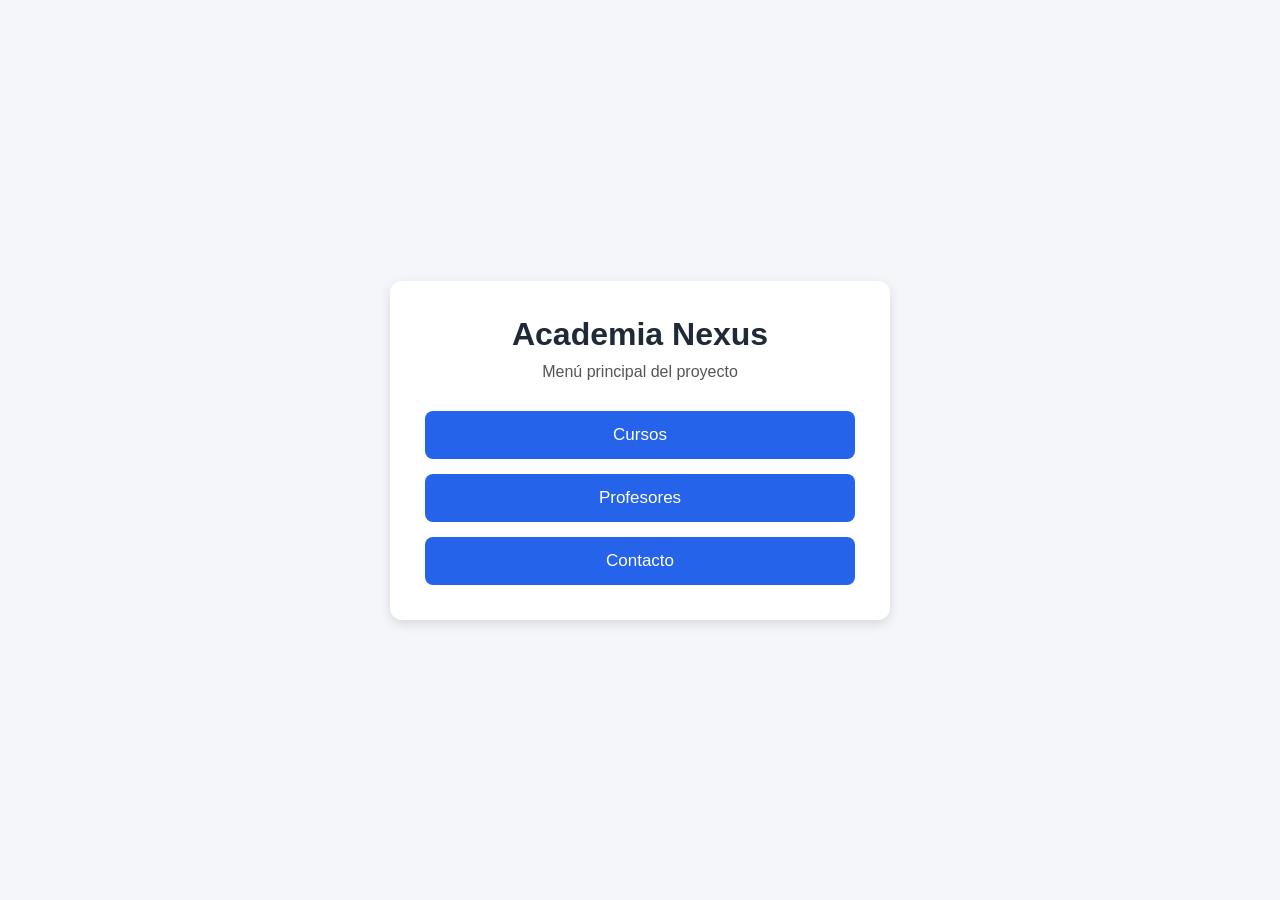
==== app/index.html @ 9b9b4e9d "practica1 Juan Solano Camacho jsolano20071@ufide.ac.cr rol 4 contacto y docker, correccion estructur" ====
<!DOCTYPE html>
<html lang="es">
<head>
    <meta charset="UTF-8">
    <meta name="viewport" content="width=device-width, initial-scale=1.0">
    <title>Academia Nexus</title>

    <style>
        * {
            box-sizing: border-box;
            margin: 0;
            padding: 0;
            font-family: Arial, Helvetica, sans-serif;
        }

        body {
            min-height: 100vh;
            background: #f4f6f9;
            display: flex;
            justify-content: center;
            align-items: center;
        }

        .contenedor {
            width: 90%;
            max-width: 500px;
            background: white;
            padding: 35px;
            border-radius: 12px;
            box-shadow: 0 4px 12px rgba(0, 0, 0, 0.12);
            text-align: center;
        }

        h1 {
            margin-bottom: 10px;
            color: #1f2937;
        }

        p {
            margin-bottom: 30px;
            color: #555;
        }

        .botones {
            display: flex;
            flex-direction: column;
            gap: 15px;
        }

        .botones a {
            text-decoration: none;
            background: #2563eb;
            color: white;
            padding: 14px;
            border-radius: 8px;
            font-size: 17px;
            transition: 0.3s;
        }

        .botones a:hover {
            background: #1d4ed8;
            transform: translateY(-2px);
        }
    </style>
</head>
<body>

    <main class="contenedor">
        <h1>Academia Nexus</h1>
        <p>Menú principal del proyecto</p>

        <div class="botones">
            <a href="cursos.html">Cursos</a>
            <a href="profesores.html">Profesores</a>
            <a href="contacto.html">Contacto</a>
        </div>
    </main>

</body>
</html>
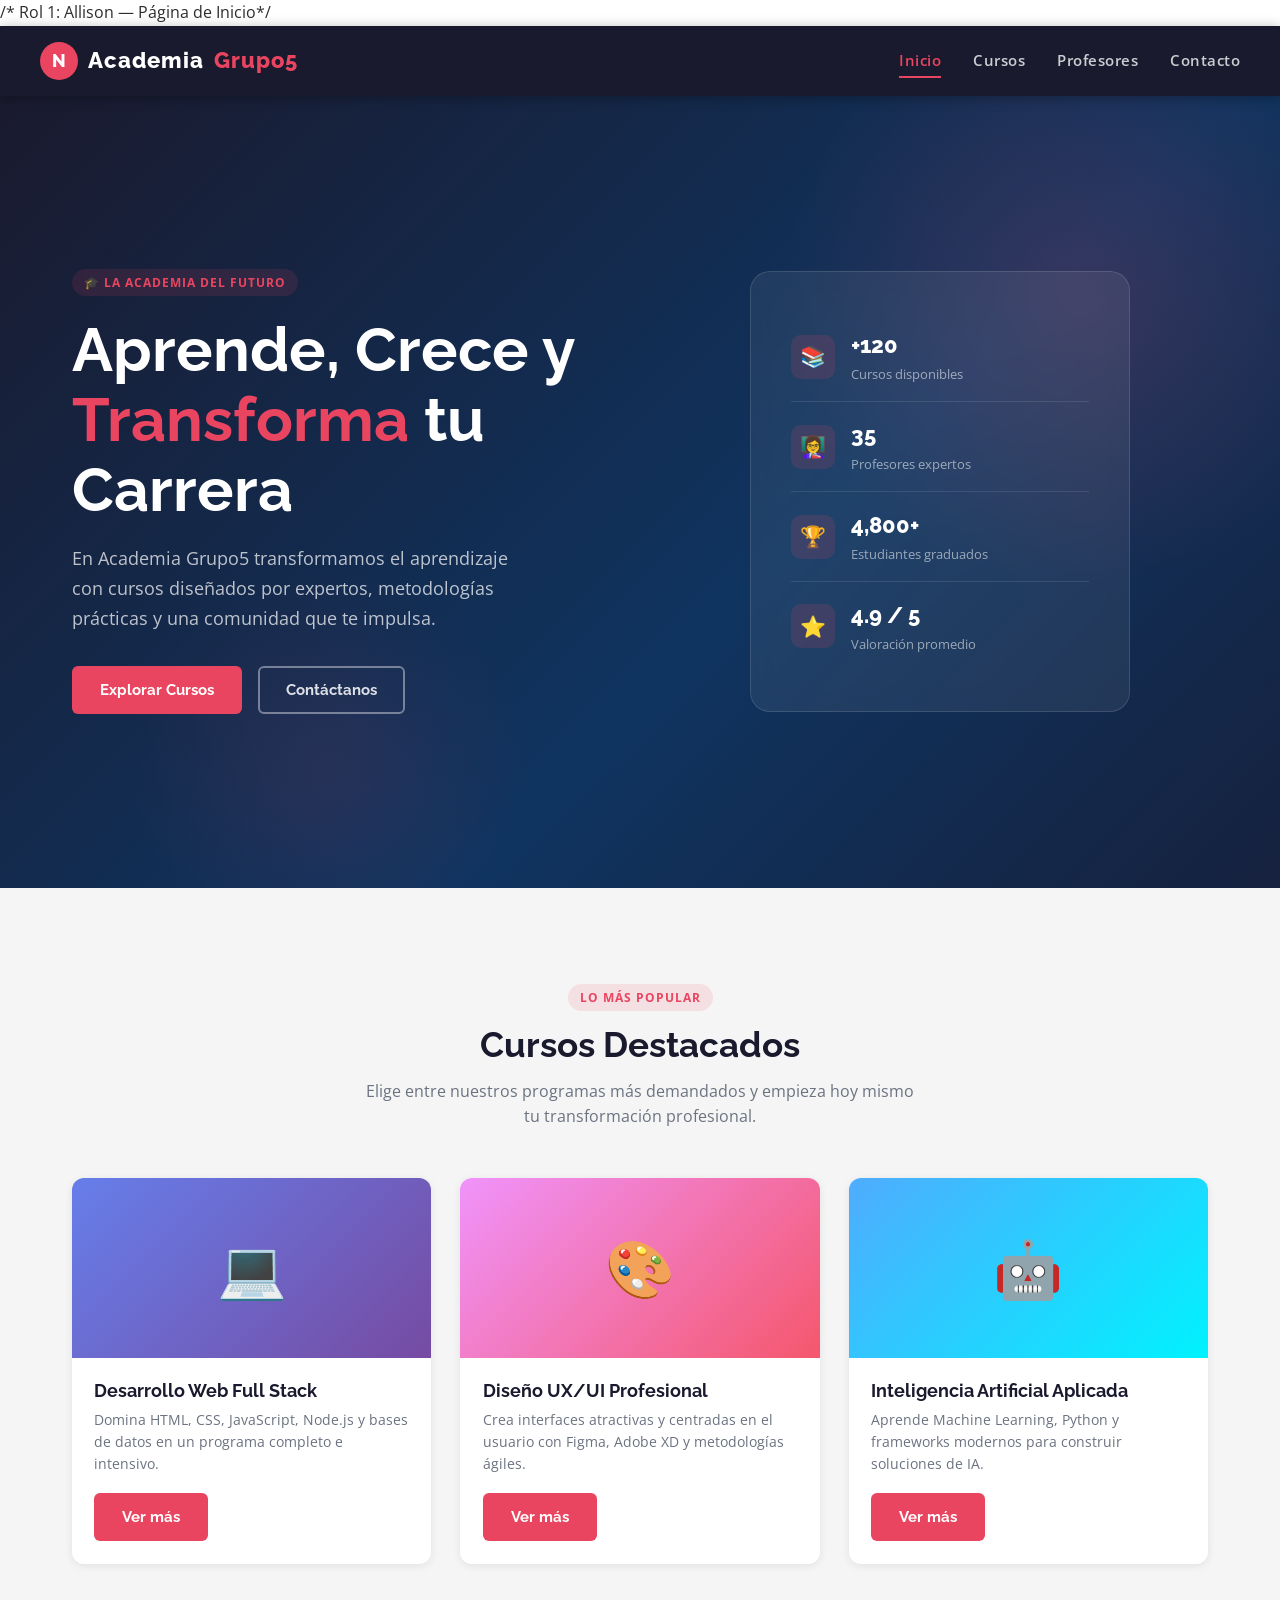
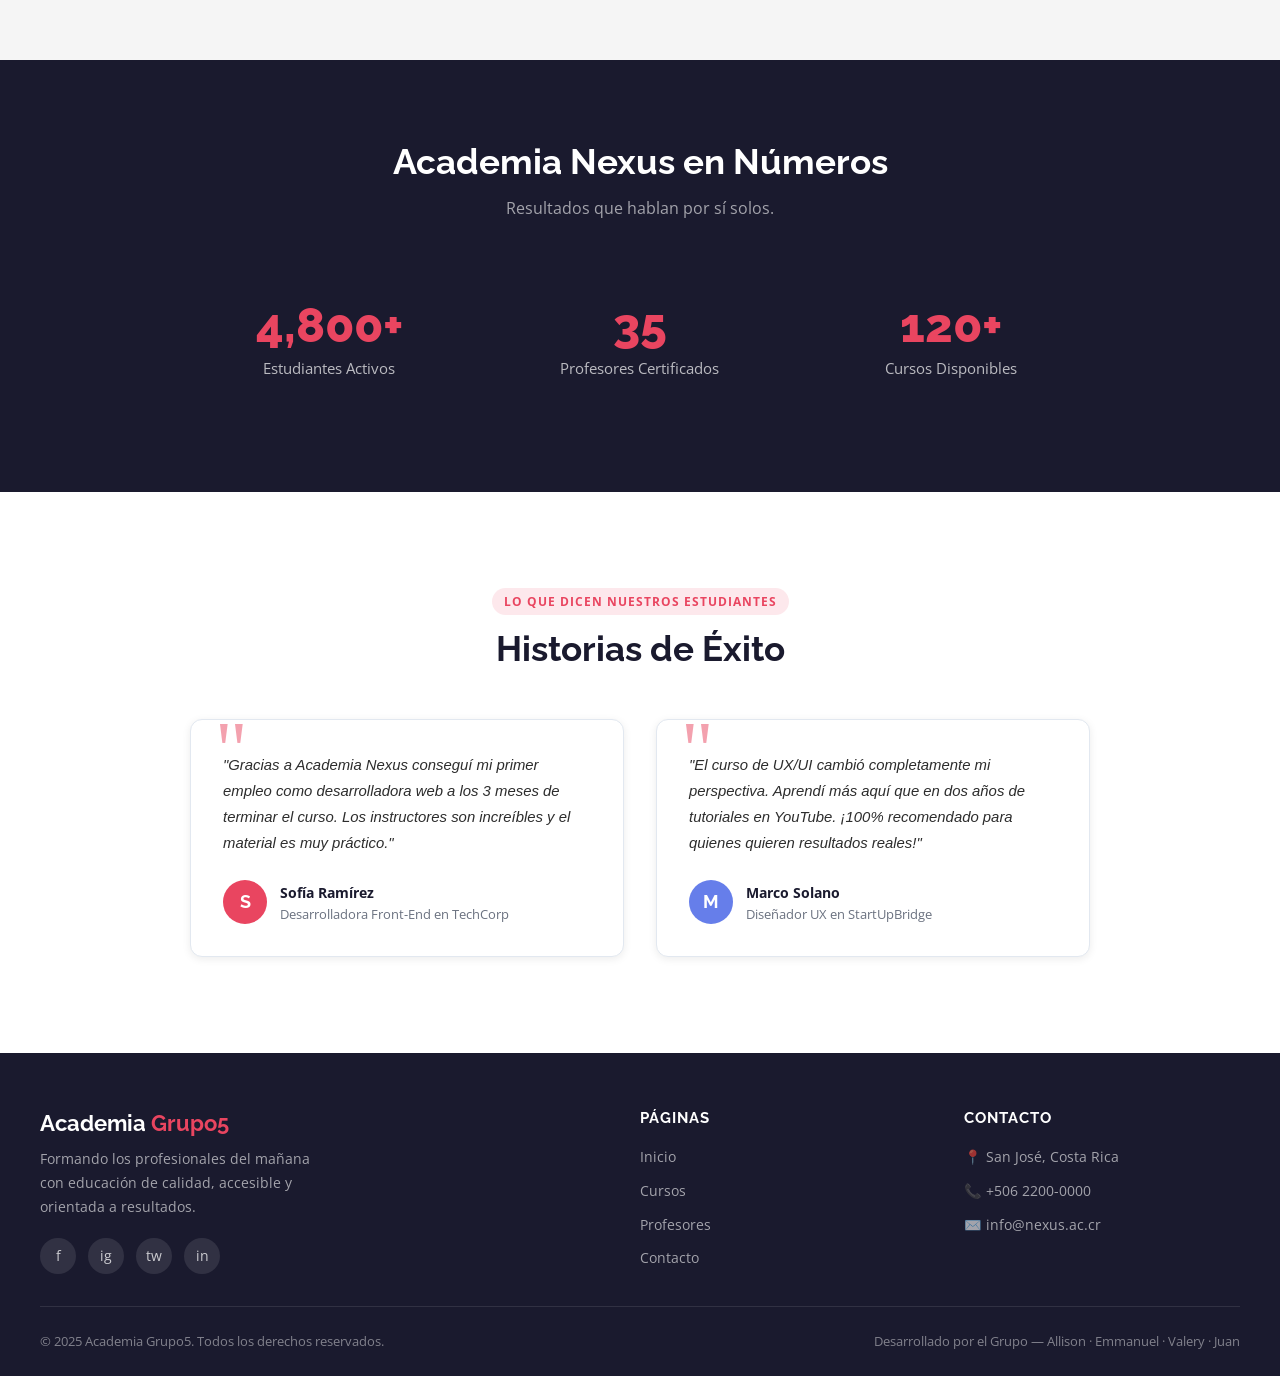
==== commit c4ee19a8: "Rol 1 indexhtml Allison" ====
--- a/app/index.html
+++ b/app/index.html
@@ -1,80 +1,231 @@
+/*  Rol 1: Allison — Página de Inicio*/
 <!DOCTYPE html>
 <html lang="es">
 <head>
-    <meta charset="UTF-8">
-    <meta name="viewport" content="width=device-width, initial-scale=1.0">
-    <title>Academia Nexus</title>
-
-    <style>
-        * {
-            box-sizing: border-box;
-            margin: 0;
-            padding: 0;
-            font-family: Arial, Helvetica, sans-serif;
-        }
-
-        body {
-            min-height: 100vh;
-            background: #f4f6f9;
-            display: flex;
-            justify-content: center;
-            align-items: center;
-        }
-
-        .contenedor {
-            width: 90%;
-            max-width: 500px;
-            background: white;
-            padding: 35px;
-            border-radius: 12px;
-            box-shadow: 0 4px 12px rgba(0, 0, 0, 0.12);
-            text-align: center;
-        }
-
-        h1 {
-            margin-bottom: 10px;
-            color: #1f2937;
-        }
-
-        p {
-            margin-bottom: 30px;
-            color: #555;
-        }
-
-        .botones {
-            display: flex;
-            flex-direction: column;
-            gap: 15px;
-        }
-
-        .botones a {
-            text-decoration: none;
-            background: #2563eb;
-            color: white;
-            padding: 14px;
-            border-radius: 8px;
-            font-size: 17px;
-            transition: 0.3s;
-        }
-
-        .botones a:hover {
-            background: #1d4ed8;
-            transform: translateY(-2px);
-        }
-    </style>
+  <meta charset="UTF-8" />
+  <meta name="viewport" content="width=device-width, initial-scale=1.0" />
+  <title>Academia Grupo5 — Inicio</title>
+  <link rel="stylesheet" href="css/style.css" />
+  <link rel="stylesheet" href="css/index.css" />
 </head>
 <body>
 
-    <main class="contenedor">
-        <h1>Academia Nexus</h1>
-        <p>Menú principal del proyecto</p>
-
-        <div class="botones">
-            <a href="cursos.html">Cursos</a>
-            <a href="profesores.html">Profesores</a>
-            <a href="contacto.html">Contacto</a>
-        </div>
-    </main>
-
+  <nav class="navbar">
+    <div class="navbar-inner">
+      <a href="index.html" class="navbar-brand">
+        <div class="navbar-logo">N</div>
+        Academia <span class="brand-accent">Grupo5</span>
+      </a>
+
+      <button class="navbar-toggle" id="navToggle" aria-label="Abrir menú">
+        <span></span><span></span><span></span>
+      </button>
+
+      <ul class="navbar-links" id="navLinks">
+        <li><a href="index.html" class="active">Inicio</a></li>
+        <li><a href="cursos.html">Cursos</a></li>
+        <li><a href="profesores.html">Profesores</a></li>
+        <li><a href="contacto.html">Contacto</a></li>
+      </ul>
+    </div>
+  </nav>
+
+
+  <section class="hero">
+    <div class="hero-content">
+      <div class="hero-text">
+        <span class="badge-tag">🎓 La academia del futuro</span>
+        <h1>Aprende, Crece y<br /><span>Transforma</span> tu Carrera</h1>
+        <p>
+          En Academia Grupo5 transformamos el aprendizaje con cursos diseñados por expertos,
+          metodologías prácticas y una comunidad que te impulsa.
+        </p>
+        <div class="hero-buttons">
+          <a href="cursos.html" class="btn-primary">Explorar Cursos</a>
+          <a href="contacto.html" class="btn-outline" style="color:rgba(255,255,255,0.85); border-color:rgba(255,255,255,0.4);">Contáctanos</a>
+        </div>
+      </div>
+
+      <div class="hero-visual">
+        <div class="hero-card">
+          <div class="hero-card-stat">
+            <div class="stat-icon">📚</div>
+            <div class="stat-info">
+              <strong>+120</strong>
+              <span>Cursos disponibles</span>
+            </div>
+          </div>
+          <div class="hero-card-stat">
+            <div class="stat-icon">👩‍🏫</div>
+            <div class="stat-info">
+              <strong>35</strong>
+              <span>Profesores expertos</span>
+            </div>
+          </div>
+          <div class="hero-card-stat">
+            <div class="stat-icon">🏆</div>
+            <div class="stat-info">
+              <strong>4,800+</strong>
+              <span>Estudiantes graduados</span>
+            </div>
+          </div>
+          <div class="hero-card-stat">
+            <div class="stat-icon">⭐</div>
+            <div class="stat-info">
+              <strong>4.9 / 5</strong>
+              <span>Valoración promedio</span>
+            </div>
+          </div>
+        </div>
+      </div>
+    </div>
+  </section>
+
+  <section class="section-courses">
+    <div class="container">
+      <div class="section-header">
+        <span class="badge-tag">Lo más popular</span>
+        <h2>Cursos Destacados</h2>
+        <p>Elige entre nuestros programas más demandados y empieza hoy mismo tu transformación profesional.</p>
+      </div>
+
+      <div class="cards-grid">
+        <!-- Tarjeta 1 -->
+        <div class="course-card">
+          <div class="course-card-img bg1">💻</div>
+          <div class="course-card-body">
+            <h3>Desarrollo Web Full Stack</h3>
+            <p>Domina HTML, CSS, JavaScript, Node.js y bases de datos en un programa completo e intensivo.</p>
+            <a href="cursos.html" class="btn-primary">Ver más</a>
+          </div>
+        </div>
+
+        <!-- Tarjeta 2 -->
+        <div class="course-card">
+          <div class="course-card-img bg2">🎨</div>
+          <div class="course-card-body">
+            <h3>Diseño UX/UI Profesional</h3>
+            <p>Crea interfaces atractivas y centradas en el usuario con Figma, Adobe XD y metodologías ágiles.</p>
+            <a href="cursos.html" class="btn-primary">Ver más</a>
+          </div>
+        </div>
+
+        <!-- Tarjeta 3 -->
+        <div class="course-card">
+          <div class="course-card-img bg3">🤖</div>
+          <div class="course-card-body">
+            <h3>Inteligencia Artificial Aplicada</h3>
+            <p>Aprende Machine Learning, Python y frameworks modernos para construir soluciones de IA.</p>
+            <a href="cursos.html" class="btn-primary">Ver más</a>
+          </div>
+        </div>
+      </div>
+    </div>
+  </section>
+  <section class="section-stats">
+    <div class="container">
+      <div class="section-header">
+        <h2 style="color:var(--color-white);">Academia Nexus en Números</h2>
+        <p style="color:rgba(255,255,255,0.6);">Resultados que hablan por sí solos.</p>
+      </div>
+      <div class="stats-grid">
+        <div class="stat-box">
+          <div class="number">4,800+</div>
+          <div class="label">Estudiantes Activos</div>
+        </div>
+        <div class="stat-box">
+          <div class="number">35</div>
+          <div class="label">Profesores Certificados</div>
+        </div>
+        <div class="stat-box">
+          <div class="number">120+</div>
+          <div class="label">Cursos Disponibles</div>
+        </div>
+      </div>
+    </div>
+  </section>
+  <section class="section-testimonials">
+    <div class="container">
+      <div class="section-header">
+        <span class="badge-tag">Lo que dicen nuestros estudiantes</span>
+        <h2>Historias de Éxito</h2>
+      </div>
+      <div class="testimonials-grid">
+        <!-- Testimonio 1 -->
+        <div class="testimonial-card">
+          <p class="testimonial-text">
+            "Gracias a Academia Nexus conseguí mi primer empleo como desarrolladora web a los 3 meses
+            de terminar el curso. Los instructores son increíbles y el material es muy práctico."
+          </p>
+          <div class="testimonial-author">
+            <div class="author-avatar">S</div>
+            <div class="author-info">
+              <strong>Sofía Ramírez</strong>
+              <span>Desarrolladora Front-End en TechCorp</span>
+            </div>
+          </div>
+        </div>
+
+        <!-- Testimonio 2 -->
+        <div class="testimonial-card">
+          <p class="testimonial-text">
+            "El curso de UX/UI cambió completamente mi perspectiva. Aprendí más aquí que en dos años
+            de tutoriales en YouTube. ¡100% recomendado para quienes quieren resultados reales!"
+          </p>
+          <div class="testimonial-author">
+            <div class="author-avatar" style="background:#667eea;">M</div>
+            <div class="author-info">
+              <strong>Marco Solano</strong>
+              <span>Diseñador UX en StartUpBridge</span>
+            </div>
+          </div>
+        </div>
+      </div>
+    </div>
+  </section>
+
+
+  <footer class="footer">
+    <div class="footer-inner">
+      <div class="footer-brand">
+        <h3>Academia <span>Grupo5</span></h3>
+        <p>Formando los profesionales del mañana con educación de calidad, accesible y orientada a resultados.</p>
+        <div class="footer-social">
+          <a href="#" title="Facebook">f</a>
+          <a href="#" title="Instagram">ig</a>
+          <a href="#" title="Twitter">tw</a>
+          <a href="#" title="LinkedIn">in</a>
+        </div>
+      </div>
+      <div class="footer-col">
+        <h4>Páginas</h4>
+        <ul>
+          <li><a href="index.html">Inicio</a></li>
+          <li><a href="cursos.html">Cursos</a></li>
+          <li><a href="profesores.html">Profesores</a></li>
+          <li><a href="contacto.html">Contacto</a></li>
+        </ul>
+      </div>
+      <div class="footer-col">
+        <h4>Contacto</h4>
+        <ul>
+          <li><a href="#">📍 San José, Costa Rica</a></li>
+          <li><a href="#">📞 +506 2200-0000</a></li>
+          <li><a href="#">✉️ info@nexus.ac.cr</a></li>
+        </ul>
+      </div>
+    </div>
+    <div class="footer-bottom">
+      <span>© 2025 Academia Grupo5. Todos los derechos reservados.</span>
+      <span>Desarrollado por el Grupo — Allison · Emmanuel · Valery · Juan</span>
+    </div>
+  </footer>
+
+  <script>
+    // Menú hamburguesa responsive
+    const toggle = document.getElementById('navToggle');
+    const links  = document.getElementById('navLinks');
+    toggle.addEventListener('click', () => links.classList.toggle('open'));
+  </script>
 </body>
-</html>+</html>
--- a/app/css/style.css
+++ b/app/css/style.css
@@ -0,0 +1,389 @@
+
+
+@import url('https://fonts.googleapis.com/css2?family=Raleway:wght@400;600;700;800&family=Open+Sans:wght@400;500;600&display=swap');
+
+/* ── Variables globales ── */
+:root {
+  --color-primary:   #1A1A2E;
+  --color-secondary: #16213E;
+  --color-accent:    #E94560;
+  --color-accent-hover: #c73050;
+  --color-light:     #F5F5F5;
+  --color-white:     #FFFFFF;
+  --color-text:      #2D2D2D;
+  --color-muted:     #6B7280;
+  --color-border:    #E2E8F0;
+  --shadow-sm: 0 2px 8px rgba(0,0,0,0.08);
+  --shadow-md: 0 4px 20px rgba(0,0,0,0.12);
+  --shadow-lg: 0 8px 40px rgba(0,0,0,0.18);
+  --radius-sm: 6px;
+  --radius-md: 12px;
+  --radius-lg: 20px;
+  --transition: all 0.3s ease;
+}
+
+/* ── Reset y base ── */
+*, *::before, *::after {
+  box-sizing: border-box;
+  margin: 0;
+  padding: 0;
+}
+
+html {
+  scroll-behavior: smooth;
+}
+
+body {
+  font-family: 'Open Sans', sans-serif;
+  color: var(--color-text);
+  background-color: var(--color-white);
+  line-height: 1.6;
+  font-size: 16px;
+}
+
+h1, h2, h3, h4, h5 {
+  font-family: 'Raleway', sans-serif;
+  font-weight: 700;
+  line-height: 1.25;
+}
+
+a {
+  text-decoration: none;
+  color: inherit;
+}
+
+img {
+  max-width: 100%;
+  display: block;
+}
+
+/* ============================================================
+   NAVBAR
+   ============================================================ */
+.navbar {
+  background-color: var(--color-primary);
+  padding: 0 2rem;
+  position: sticky;
+  top: 0;
+  z-index: 1000;
+  box-shadow: 0 2px 12px rgba(0,0,0,0.3);
+}
+
+.navbar-inner {
+  display: flex;
+  align-items: center;
+  justify-content: space-between;
+  max-width: 1200px;
+  margin: 0 auto;
+  height: 70px;
+}
+
+.navbar-brand {
+  display: flex;
+  align-items: center;
+  gap: 10px;
+  color: var(--color-white);
+  font-family: 'Raleway', sans-serif;
+  font-weight: 800;
+  font-size: 1.4rem;
+  letter-spacing: 1px;
+}
+
+.navbar-brand .brand-accent {
+  color: var(--color-accent);
+}
+
+.navbar-logo {
+  width: 38px;
+  height: 38px;
+  background: var(--color-accent);
+  border-radius: 50%;
+  display: flex;
+  align-items: center;
+  justify-content: center;
+  font-family: 'Raleway', sans-serif;
+  font-weight: 800;
+  font-size: 1.1rem;
+  color: var(--color-white);
+  flex-shrink: 0;
+}
+
+.navbar-links {
+  display: flex;
+  align-items: center;
+  gap: 2rem;
+  list-style: none;
+}
+
+.navbar-links a {
+  color: rgba(255,255,255,0.78);
+  font-family: 'Open Sans', sans-serif;
+  font-size: 0.92rem;
+  font-weight: 600;
+  letter-spacing: 0.5px;
+  padding: 6px 0;
+  position: relative;
+  transition: var(--transition);
+}
+
+.navbar-links a::after {
+  content: '';
+  position: absolute;
+  bottom: -2px;
+  left: 0;
+  width: 0;
+  height: 2px;
+  background: var(--color-accent);
+  transition: width 0.3s ease;
+}
+
+.navbar-links a:hover {
+  color: var(--color-white);
+}
+
+.navbar-links a:hover::after {
+  width: 100%;
+}
+
+/* Enlace activo — visualmente diferenciado */
+.navbar-links a.active {
+  color: var(--color-accent);
+}
+
+.navbar-links a.active::after {
+  width: 100%;
+}
+
+/* Hamburger menu (móvil) */
+.navbar-toggle {
+  display: none;
+  flex-direction: column;
+  gap: 5px;
+  cursor: pointer;
+  background: none;
+  border: none;
+  padding: 4px;
+}
+
+.navbar-toggle span {
+  display: block;
+  width: 26px;
+  height: 2px;
+  background: var(--color-white);
+  border-radius: 2px;
+  transition: var(--transition);
+}
+
+/* ============================================================
+   FOOTER
+   ============================================================ */
+.footer {
+  background-color: var(--color-primary);
+  color: rgba(255,255,255,0.85);
+  padding: 3.5rem 2rem 1.5rem;
+}
+
+.footer-inner {
+  max-width: 1200px;
+  margin: 0 auto;
+  display: grid;
+  grid-template-columns: 2fr 1fr 1fr;
+  gap: 3rem;
+}
+
+.footer-brand h3 {
+  color: var(--color-white);
+  font-size: 1.4rem;
+  margin-bottom: 0.6rem;
+}
+
+.footer-brand h3 span {
+  color: var(--color-accent);
+}
+
+.footer-brand p {
+  font-size: 0.88rem;
+  line-height: 1.7;
+  color: rgba(255,255,255,0.6);
+  max-width: 280px;
+}
+
+.footer-social {
+  display: flex;
+  gap: 0.75rem;
+  margin-top: 1.2rem;
+}
+
+.footer-social a {
+  width: 36px;
+  height: 36px;
+  background: rgba(255,255,255,0.1);
+  border-radius: 50%;
+  display: flex;
+  align-items: center;
+  justify-content: center;
+  font-size: 0.85rem;
+  color: rgba(255,255,255,0.75);
+  transition: var(--transition);
+}
+
+.footer-social a:hover {
+  background: var(--color-accent);
+  color: var(--color-white);
+}
+
+.footer-col h4 {
+  color: var(--color-white);
+  font-size: 0.95rem;
+  margin-bottom: 1rem;
+  text-transform: uppercase;
+  letter-spacing: 1px;
+}
+
+.footer-col ul {
+  list-style: none;
+  display: flex;
+  flex-direction: column;
+  gap: 0.5rem;
+}
+
+.footer-col ul a {
+  color: rgba(255,255,255,0.6);
+  font-size: 0.88rem;
+  transition: var(--transition);
+}
+
+.footer-col ul a:hover {
+  color: var(--color-accent);
+}
+
+.footer-bottom {
+  max-width: 1200px;
+  margin: 2rem auto 0;
+  padding-top: 1.5rem;
+  border-top: 1px solid rgba(255,255,255,0.1);
+  display: flex;
+  justify-content: space-between;
+  align-items: center;
+  font-size: 0.82rem;
+  color: rgba(255,255,255,0.45);
+}
+
+/* ============================================================
+   UTILIDADES COMPARTIDAS
+   ============================================================ */
+.container {
+  max-width: 1200px;
+  margin: 0 auto;
+  padding: 0 2rem;
+}
+
+.section-header {
+  text-align: center;
+  margin-bottom: 3rem;
+}
+
+.section-header h2 {
+  font-size: 2.2rem;
+  color: var(--color-primary);
+  margin-bottom: 0.75rem;
+}
+
+.section-header p {
+  color: var(--color-muted);
+  font-size: 1rem;
+  max-width: 560px;
+  margin: 0 auto;
+}
+
+.badge-tag {
+  display: inline-block;
+  background: rgba(233,69,96,0.12);
+  color: var(--color-accent);
+  font-size: 0.75rem;
+  font-weight: 700;
+  text-transform: uppercase;
+  letter-spacing: 1px;
+  padding: 4px 12px;
+  border-radius: 50px;
+  margin-bottom: 0.75rem;
+}
+
+.btn-primary {
+  display: inline-block;
+  background: var(--color-accent);
+  color: var(--color-white);
+  padding: 12px 28px;
+  border-radius: var(--radius-sm);
+  font-family: 'Raleway', sans-serif;
+  font-weight: 700;
+  font-size: 0.95rem;
+  transition: var(--transition);
+  border: none;
+  cursor: pointer;
+}
+
+.btn-primary:hover {
+  background: var(--color-accent-hover);
+  transform: translateY(-2px);
+  box-shadow: 0 6px 20px rgba(233,69,96,0.35);
+}
+
+.btn-outline {
+  display: inline-block;
+  background: transparent;
+  color: var(--color-accent);
+  padding: 10px 26px;
+  border-radius: var(--radius-sm);
+  border: 2px solid var(--color-accent);
+  font-family: 'Raleway', sans-serif;
+  font-weight: 700;
+  font-size: 0.92rem;
+  transition: var(--transition);
+  cursor: pointer;
+}
+
+.btn-outline:hover {
+  background: var(--color-accent);
+  color: var(--color-white);
+}
+
+/* ============================================================
+   RESPONSIVE — Navbar
+   ============================================================ */
+@media (max-width: 768px) {
+  .navbar-toggle {
+    display: flex;
+  }
+
+  .navbar-links {
+    display: none;
+    position: absolute;
+    top: 70px;
+    left: 0;
+    right: 0;
+    background-color: var(--color-secondary);
+    flex-direction: column;
+    padding: 1.5rem 2rem;
+    gap: 1.2rem;
+  }
+
+  .navbar-links.open {
+    display: flex;
+  }
+
+  .footer-inner {
+    grid-template-columns: 1fr;
+    gap: 2rem;
+  }
+
+  .footer-bottom {
+    flex-direction: column;
+    gap: 0.5rem;
+    text-align: center;
+  }
+
+  .section-header h2 {
+    font-size: 1.7rem;
+  }
+}
--- a/app/css/index.css
+++ b/app/css/index.css
@@ -0,0 +1,311 @@
+/*  Rol 1: Allison — Página de Inicio*/
+
+/* ── Hero ── */
+.hero {
+  background: linear-gradient(135deg, var(--color-primary) 0%, #0f3460 60%, #16213E 100%);
+  min-height: 88vh;
+  display: flex;
+  align-items: center;
+  position: relative;
+  overflow: hidden;
+}
+
+.hero::before {
+  content: '';
+  position: absolute;
+  width: 600px;
+  height: 600px;
+  background: radial-gradient(circle, rgba(233,69,96,0.18) 0%, transparent 70%);
+  top: -100px;
+  right: -100px;
+  pointer-events: none;
+}
+
+.hero::after {
+  content: '';
+  position: absolute;
+  width: 400px;
+  height: 400px;
+  background: radial-gradient(circle, rgba(233,69,96,0.1) 0%, transparent 70%);
+  bottom: -80px;
+  left: 10%;
+  pointer-events: none;
+}
+
+.hero-content {
+  position: relative;
+  z-index: 2;
+  padding: 4rem 2rem;
+  max-width: 1200px;
+  margin: 0 auto;
+  display: grid;
+  grid-template-columns: 1fr 1fr;
+  gap: 4rem;
+  align-items: center;
+}
+
+.hero-text .badge-tag {
+  margin-bottom: 1.2rem;
+}
+
+.hero-text h1 {
+  font-size: clamp(2.5rem, 5vw, 3.8rem);
+  color: var(--color-white);
+  line-height: 1.15;
+  margin-bottom: 1.2rem;
+}
+
+.hero-text h1 span {
+  color: var(--color-accent);
+}
+
+.hero-text p {
+  color: rgba(255,255,255,0.72);
+  font-size: 1.1rem;
+  max-width: 460px;
+  margin-bottom: 2rem;
+  line-height: 1.7;
+}
+
+.hero-buttons {
+  display: flex;
+  gap: 1rem;
+  flex-wrap: wrap;
+}
+
+.hero-visual {
+  display: flex;
+  justify-content: center;
+}
+
+.hero-card {
+  background: rgba(255,255,255,0.07);
+  border: 1px solid rgba(255,255,255,0.12);
+  border-radius: var(--radius-lg);
+  padding: 2.5rem;
+  width: 100%;
+  max-width: 380px;
+  backdrop-filter: blur(10px);
+}
+
+.hero-card-stat {
+  display: flex;
+  align-items: center;
+  gap: 1rem;
+  padding: 1rem 0;
+  border-bottom: 1px solid rgba(255,255,255,0.1);
+}
+
+.hero-card-stat:last-child {
+  border-bottom: none;
+}
+
+.stat-icon {
+  width: 44px;
+  height: 44px;
+  background: rgba(233,69,96,0.15);
+  border-radius: 10px;
+  display: flex;
+  align-items: center;
+  justify-content: center;
+  font-size: 1.3rem;
+  flex-shrink: 0;
+}
+
+.stat-info strong {
+  display: block;
+  color: var(--color-white);
+  font-family: 'Raleway', sans-serif;
+  font-size: 1.4rem;
+  font-weight: 800;
+}
+
+.stat-info span {
+  color: rgba(255,255,255,0.55);
+  font-size: 0.82rem;
+}
+
+/* ── Cursos Destacados ── */
+.section-courses {
+  padding: 6rem 2rem;
+  background: var(--color-light);
+}
+
+.cards-grid {
+  display: grid;
+  grid-template-columns: repeat(3, 1fr);
+  gap: 1.8rem;
+}
+
+.course-card {
+  background: var(--color-white);
+  border-radius: var(--radius-md);
+  overflow: hidden;
+  box-shadow: var(--shadow-sm);
+  transition: var(--transition);
+}
+
+.course-card:hover {
+  transform: translateY(-6px);
+  box-shadow: var(--shadow-lg);
+}
+
+.course-card-img {
+  height: 180px;
+  display: flex;
+  align-items: center;
+  justify-content: center;
+  font-size: 3.5rem;
+}
+
+.course-card-img.bg1 { background: linear-gradient(135deg, #667eea, #764ba2); }
+.course-card-img.bg2 { background: linear-gradient(135deg, #f093fb, #f5576c); }
+.course-card-img.bg3 { background: linear-gradient(135deg, #4facfe, #00f2fe); }
+
+.course-card-body {
+  padding: 1.4rem;
+}
+
+.course-card-body h3 {
+  font-size: 1.1rem;
+  margin-bottom: 0.4rem;
+  color: var(--color-primary);
+}
+
+.course-card-body p {
+  font-size: 0.87rem;
+  color: var(--color-muted);
+  margin-bottom: 1.1rem;
+  line-height: 1.6;
+}
+
+/* ── Estadísticas ── */
+.section-stats {
+  padding: 5rem 2rem;
+  background: var(--color-primary);
+}
+
+.stats-grid {
+  display: grid;
+  grid-template-columns: repeat(3, 1fr);
+  gap: 2rem;
+  max-width: 900px;
+  margin: 0 auto;
+  text-align: center;
+}
+
+.stat-box {
+  padding: 2rem 1rem;
+}
+
+.stat-box .number {
+  font-family: 'Raleway', sans-serif;
+  font-size: 3rem;
+  font-weight: 800;
+  color: var(--color-accent);
+  line-height: 1;
+  margin-bottom: 0.4rem;
+}
+
+.stat-box .label {
+  color: rgba(255,255,255,0.7);
+  font-size: 0.95rem;
+}
+
+/* ── Testimonios ── */
+.section-testimonials {
+  padding: 6rem 2rem;
+}
+
+.testimonials-grid {
+  display: grid;
+  grid-template-columns: repeat(2, 1fr);
+  gap: 2rem;
+  max-width: 900px;
+  margin: 0 auto;
+}
+
+.testimonial-card {
+  background: var(--color-white);
+  border: 1px solid var(--color-border);
+  border-radius: var(--radius-md);
+  padding: 2rem;
+  position: relative;
+  box-shadow: var(--shadow-sm);
+  transition: var(--transition);
+}
+
+.testimonial-card:hover {
+  box-shadow: var(--shadow-md);
+}
+
+.testimonial-card::before {
+  content: '"';
+  position: absolute;
+  top: -10px;
+  left: 24px;
+  font-size: 5rem;
+  color: var(--color-accent);
+  font-family: Georgia, serif;
+  line-height: 1;
+  opacity: 0.5;
+}
+
+.testimonial-text {
+  font-size: 0.93rem;
+  color: var(--color-text);
+  line-height: 1.75;
+  margin-bottom: 1.5rem;
+  font-style: italic;
+}
+
+.testimonial-author {
+  display: flex;
+  align-items: center;
+  gap: 0.8rem;
+}
+
+.author-avatar {
+  width: 44px;
+  height: 44px;
+  border-radius: 50%;
+  background: var(--color-accent);
+  display: flex;
+  align-items: center;
+  justify-content: center;
+  color: white;
+  font-family: 'Raleway', sans-serif;
+  font-weight: 700;
+  font-size: 1.1rem;
+  flex-shrink: 0;
+}
+
+.author-info strong {
+  display: block;
+  font-size: 0.9rem;
+  color: var(--color-primary);
+}
+
+.author-info span {
+  font-size: 0.8rem;
+  color: var(--color-muted);
+}
+
+/* ── Responsive index ── */
+@media (max-width: 992px) {
+  .hero-content {
+    grid-template-columns: 1fr;
+    text-align: center;
+  }
+  .hero-text p { max-width: 100%; }
+  .hero-buttons { justify-content: center; }
+  .hero-visual { display: none; }
+  .cards-grid { grid-template-columns: repeat(2, 1fr); }
+  .stats-grid { grid-template-columns: repeat(3, 1fr); }
+}
+
+@media (max-width: 600px) {
+  .cards-grid { grid-template-columns: 1fr; }
+  .stats-grid { grid-template-columns: 1fr; }
+  .testimonials-grid { grid-template-columns: 1fr; }
+}
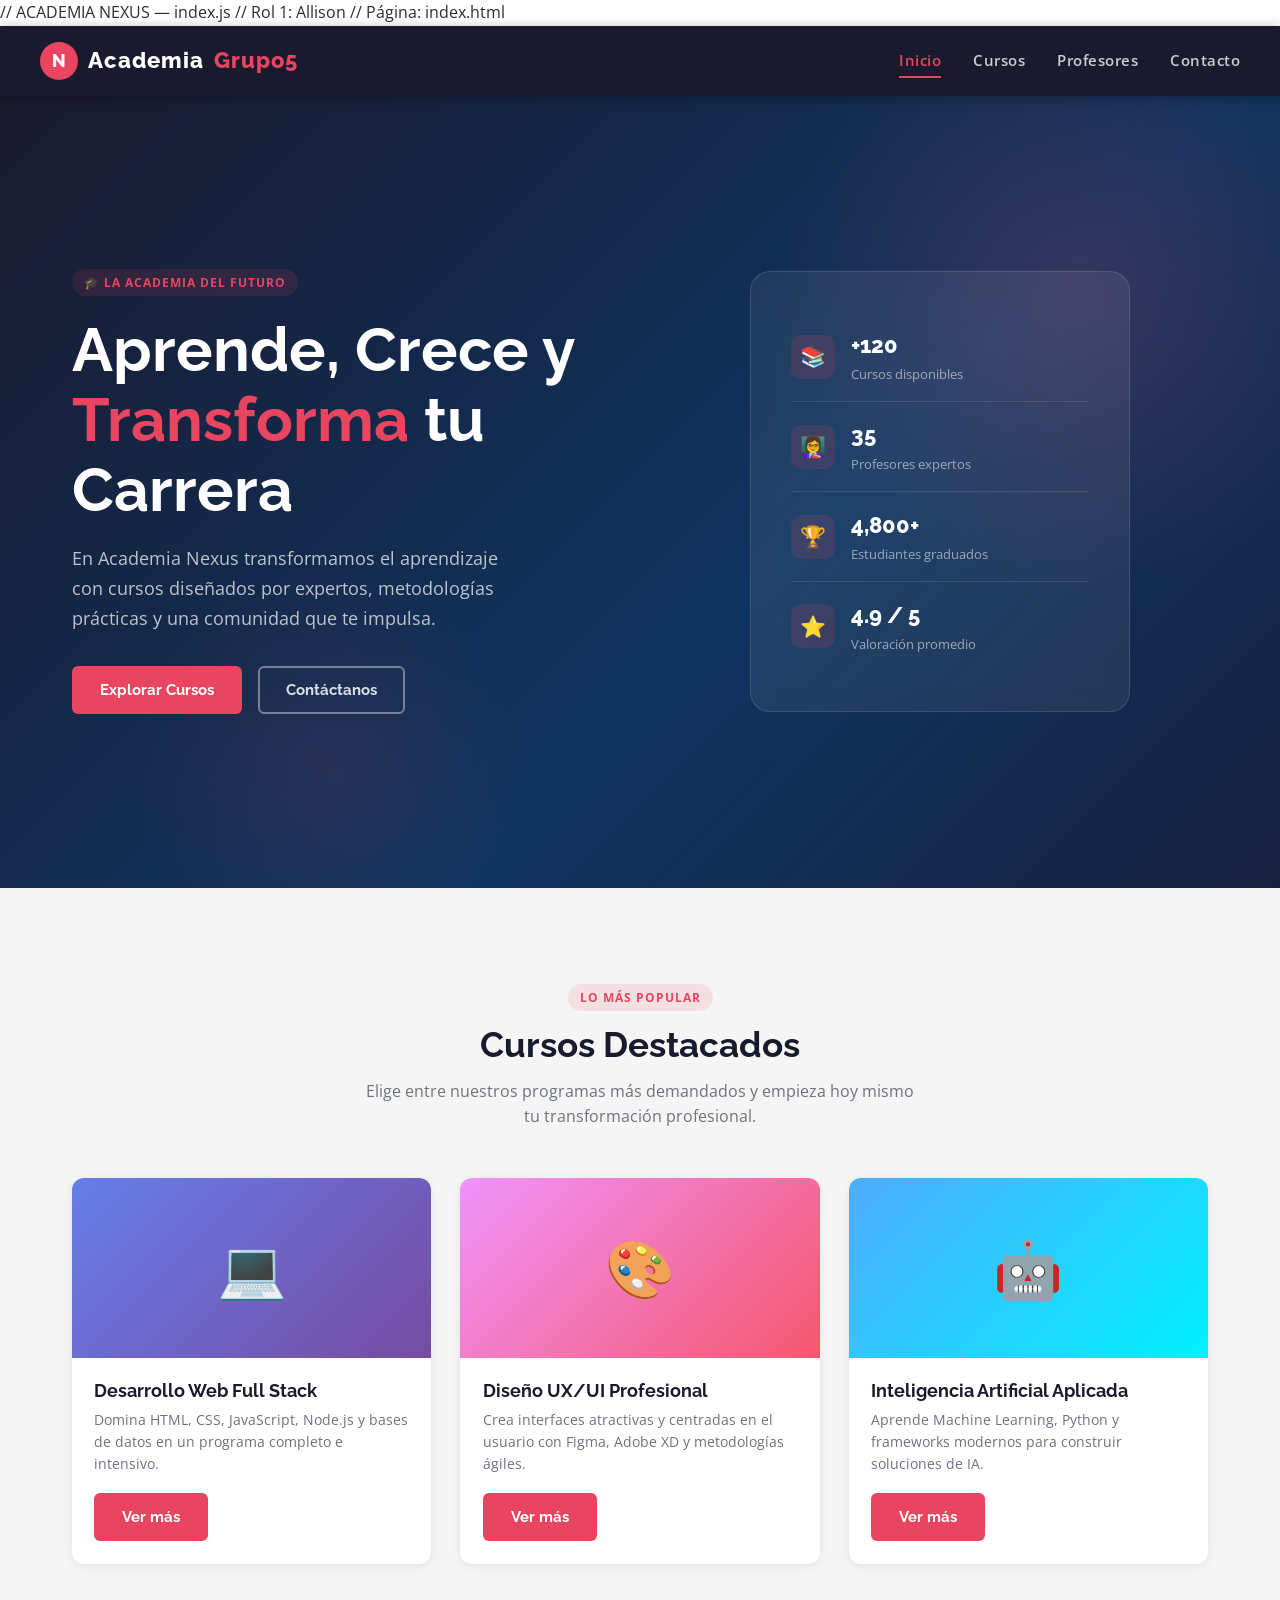
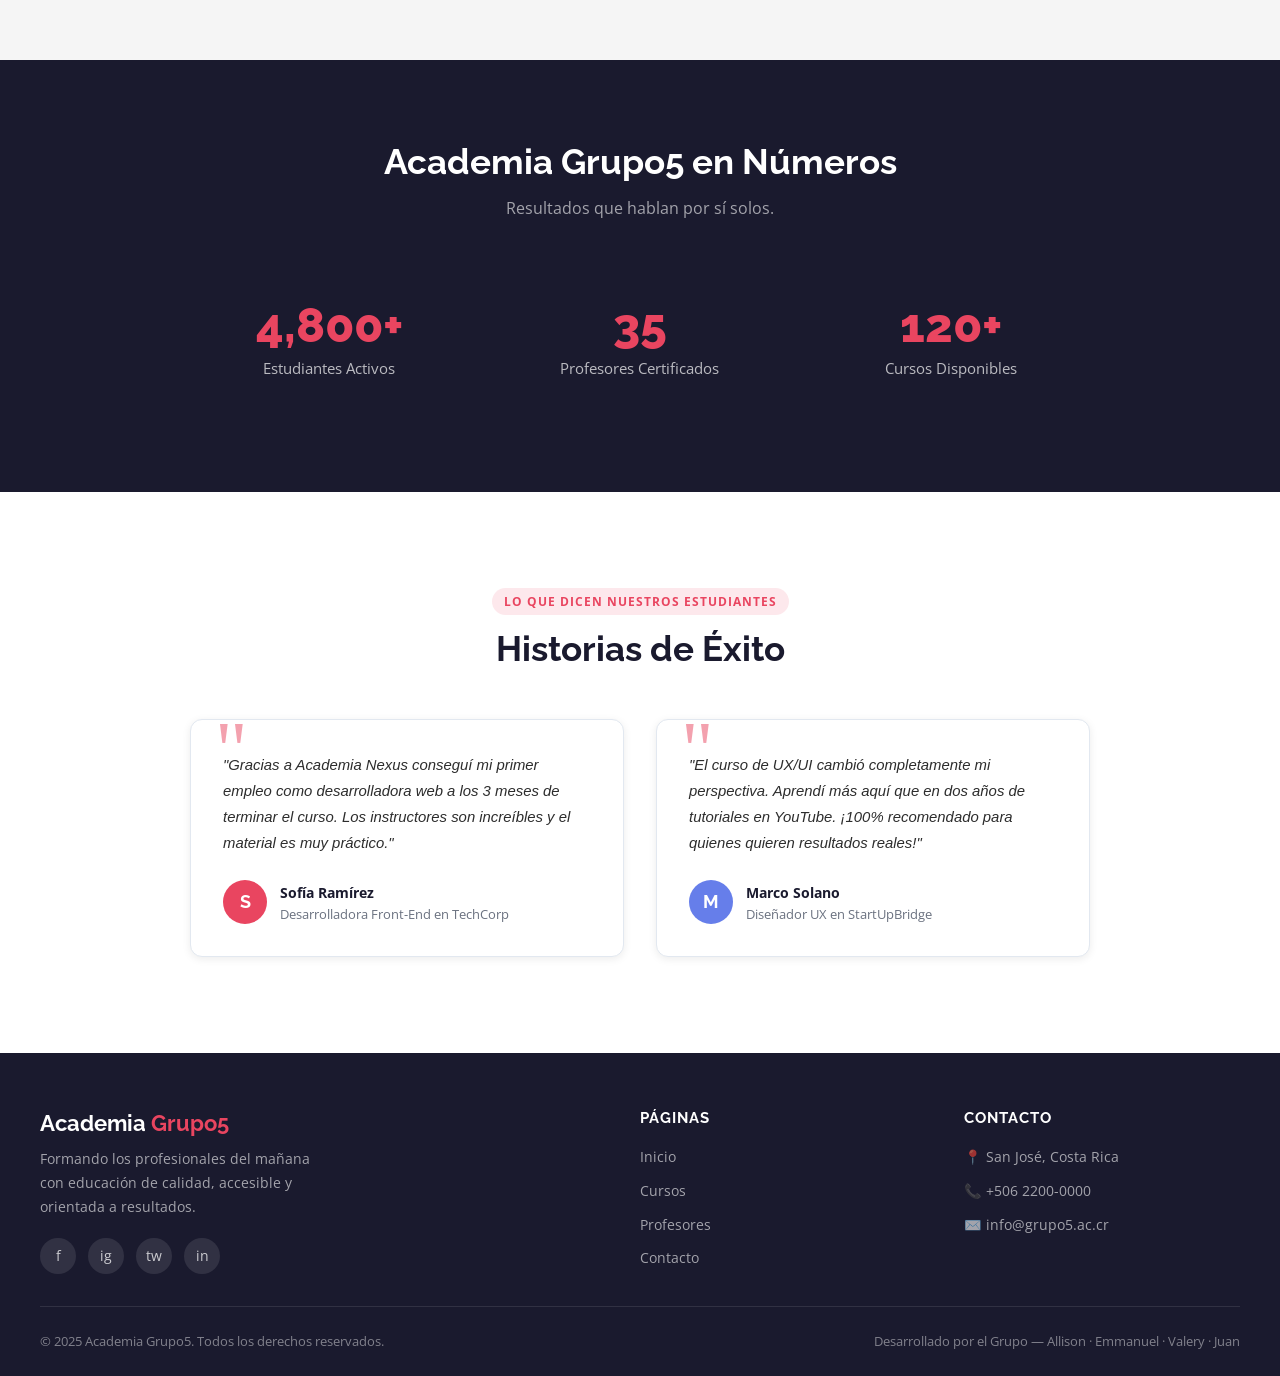
==== commit 30adb760: "Rol 1: Allison index.html" ====
--- a/app/index.html
+++ b/app/index.html
@@ -1,4 +1,6 @@
-/*  Rol 1: Allison — Página de Inicio*/
+//  ACADEMIA NEXUS — index.js
+//  Rol 1: Allison
+//  Página: index.html
 <!DOCTYPE html>
 <html lang="es">
 <head>
@@ -30,14 +32,13 @@
     </div>
   </nav>
 
-
   <section class="hero">
     <div class="hero-content">
       <div class="hero-text">
         <span class="badge-tag">🎓 La academia del futuro</span>
         <h1>Aprende, Crece y<br /><span>Transforma</span> tu Carrera</h1>
         <p>
-          En Academia Grupo5 transformamos el aprendizaje con cursos diseñados por expertos,
+          En Academia Nexus transformamos el aprendizaje con cursos diseñados por expertos,
           metodologías prácticas y una comunidad que te impulsa.
         </p>
         <div class="hero-buttons">
@@ -88,62 +89,35 @@
         <h2>Cursos Destacados</h2>
         <p>Elige entre nuestros programas más demandados y empieza hoy mismo tu transformación profesional.</p>
       </div>
-
-      <div class="cards-grid">
-        <!-- Tarjeta 1 -->
-        <div class="course-card">
-          <div class="course-card-img bg1">💻</div>
-          <div class="course-card-body">
-            <h3>Desarrollo Web Full Stack</h3>
-            <p>Domina HTML, CSS, JavaScript, Node.js y bases de datos en un programa completo e intensivo.</p>
-            <a href="cursos.html" class="btn-primary">Ver más</a>
-          </div>
-        </div>
-
-        <!-- Tarjeta 2 -->
-        <div class="course-card">
-          <div class="course-card-img bg2">🎨</div>
-          <div class="course-card-body">
-            <h3>Diseño UX/UI Profesional</h3>
-            <p>Crea interfaces atractivas y centradas en el usuario con Figma, Adobe XD y metodologías ágiles.</p>
-            <a href="cursos.html" class="btn-primary">Ver más</a>
-          </div>
-        </div>
-
-        <!-- Tarjeta 3 -->
-        <div class="course-card">
-          <div class="course-card-img bg3">🤖</div>
-          <div class="course-card-body">
-            <h3>Inteligencia Artificial Aplicada</h3>
-            <p>Aprende Machine Learning, Python y frameworks modernos para construir soluciones de IA.</p>
-            <a href="cursos.html" class="btn-primary">Ver más</a>
-          </div>
-        </div>
-      </div>
+      <div class="cards-grid" id="cursosContainer"></div>
     </div>
   </section>
+
+
   <section class="section-stats">
     <div class="container">
       <div class="section-header">
-        <h2 style="color:var(--color-white);">Academia Nexus en Números</h2>
+        <h2 style="color:var(--color-white);">Academia Grupo5 en Números</h2>
         <p style="color:rgba(255,255,255,0.6);">Resultados que hablan por sí solos.</p>
       </div>
       <div class="stats-grid">
         <div class="stat-box">
-          <div class="number">4,800+</div>
+          <div class="number" id="statEstudiantes"></div>
           <div class="label">Estudiantes Activos</div>
         </div>
         <div class="stat-box">
-          <div class="number">35</div>
+          <div class="number" id="statProfesores"></div>
           <div class="label">Profesores Certificados</div>
         </div>
         <div class="stat-box">
-          <div class="number">120+</div>
+          <div class="number" id="statCursos"></div>
           <div class="label">Cursos Disponibles</div>
         </div>
       </div>
     </div>
   </section>
+
+
   <section class="section-testimonials">
     <div class="container">
       <div class="section-header">
@@ -151,7 +125,6 @@
         <h2>Historias de Éxito</h2>
       </div>
       <div class="testimonials-grid">
-        <!-- Testimonio 1 -->
         <div class="testimonial-card">
           <p class="testimonial-text">
             "Gracias a Academia Nexus conseguí mi primer empleo como desarrolladora web a los 3 meses
@@ -165,8 +138,6 @@
             </div>
           </div>
         </div>
-
-        <!-- Testimonio 2 -->
         <div class="testimonial-card">
           <p class="testimonial-text">
             "El curso de UX/UI cambió completamente mi perspectiva. Aprendí más aquí que en dos años
@@ -211,7 +182,7 @@
         <ul>
           <li><a href="#">📍 San José, Costa Rica</a></li>
           <li><a href="#">📞 +506 2200-0000</a></li>
-          <li><a href="#">✉️ info@nexus.ac.cr</a></li>
+          <li><a href="#">✉️ info@grupo5.ac.cr</a></li>
         </ul>
       </div>
     </div>
@@ -221,11 +192,6 @@
     </div>
   </footer>
 
-  <script>
-    // Menú hamburguesa responsive
-    const toggle = document.getElementById('navToggle');
-    const links  = document.getElementById('navLinks');
-    toggle.addEventListener('click', () => links.classList.toggle('open'));
-  </script>
+  <script src="js/index.js"></script>
 </body>
 </html>
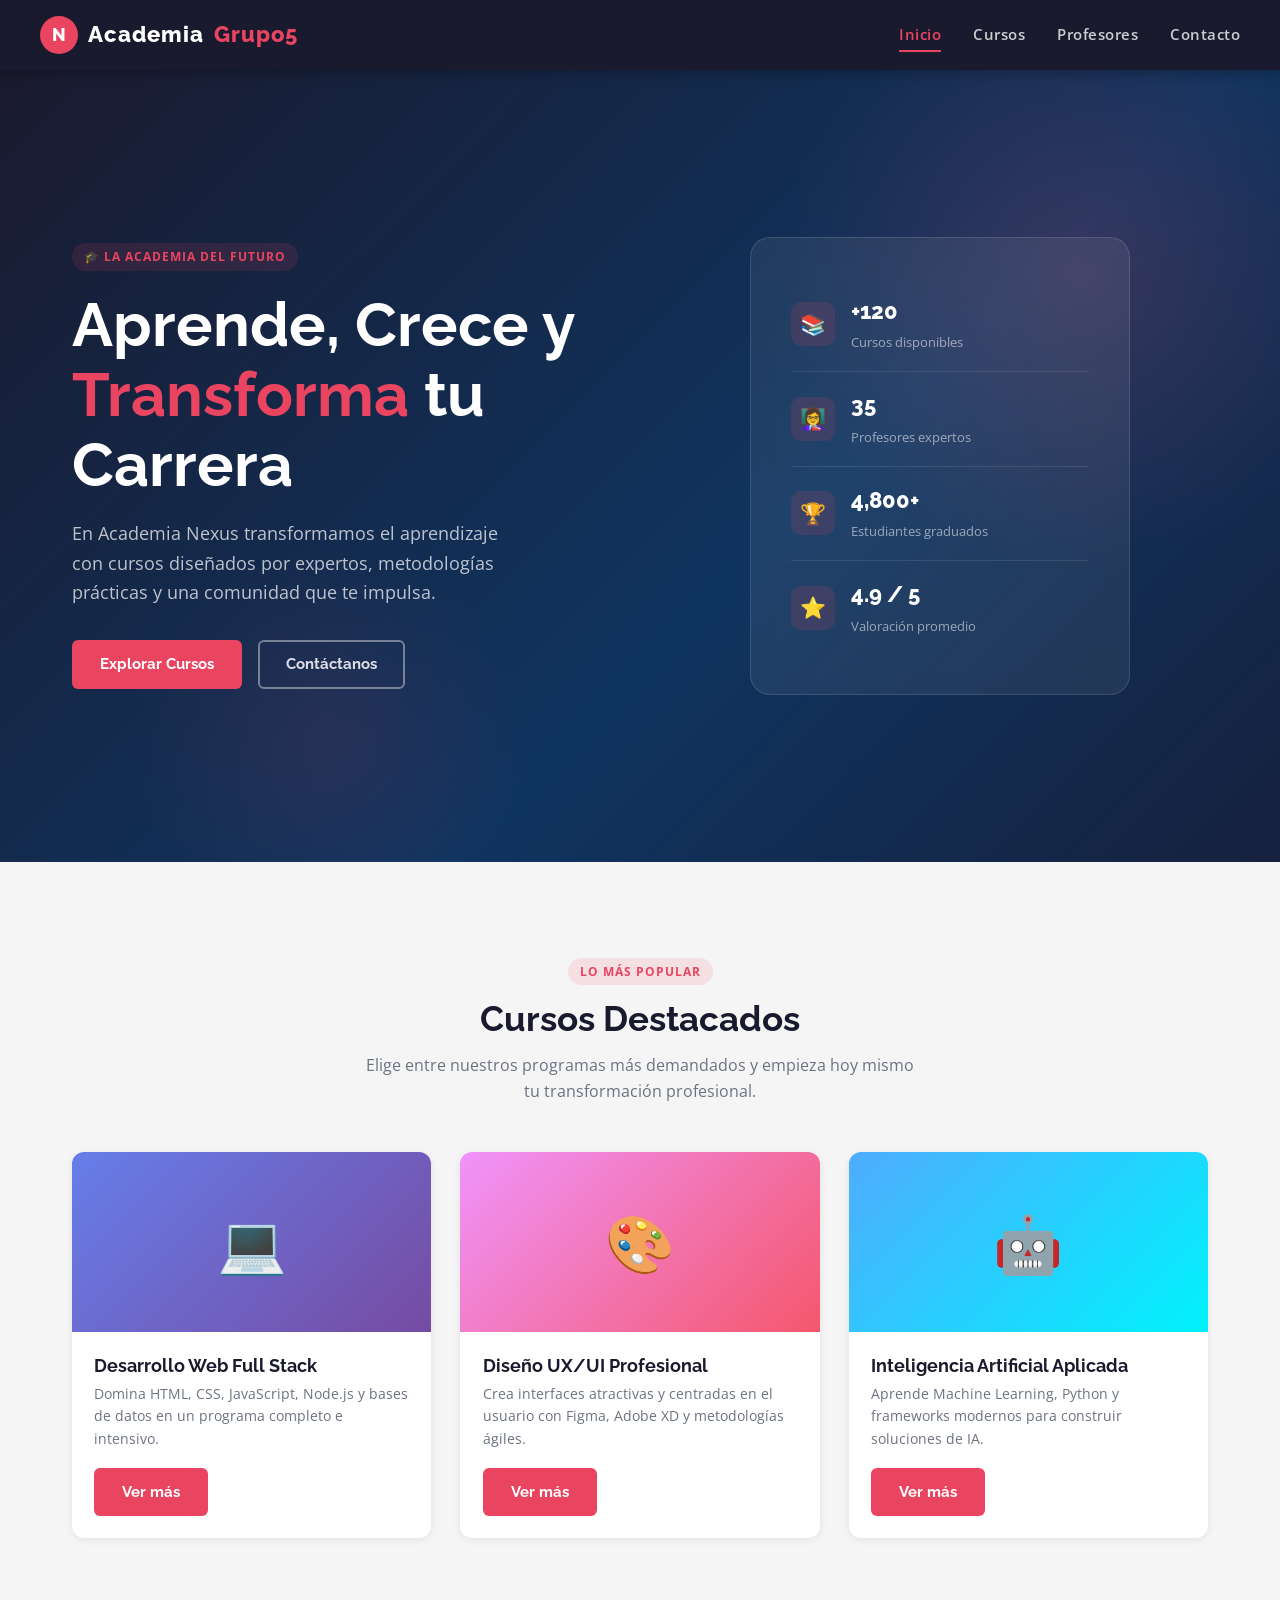
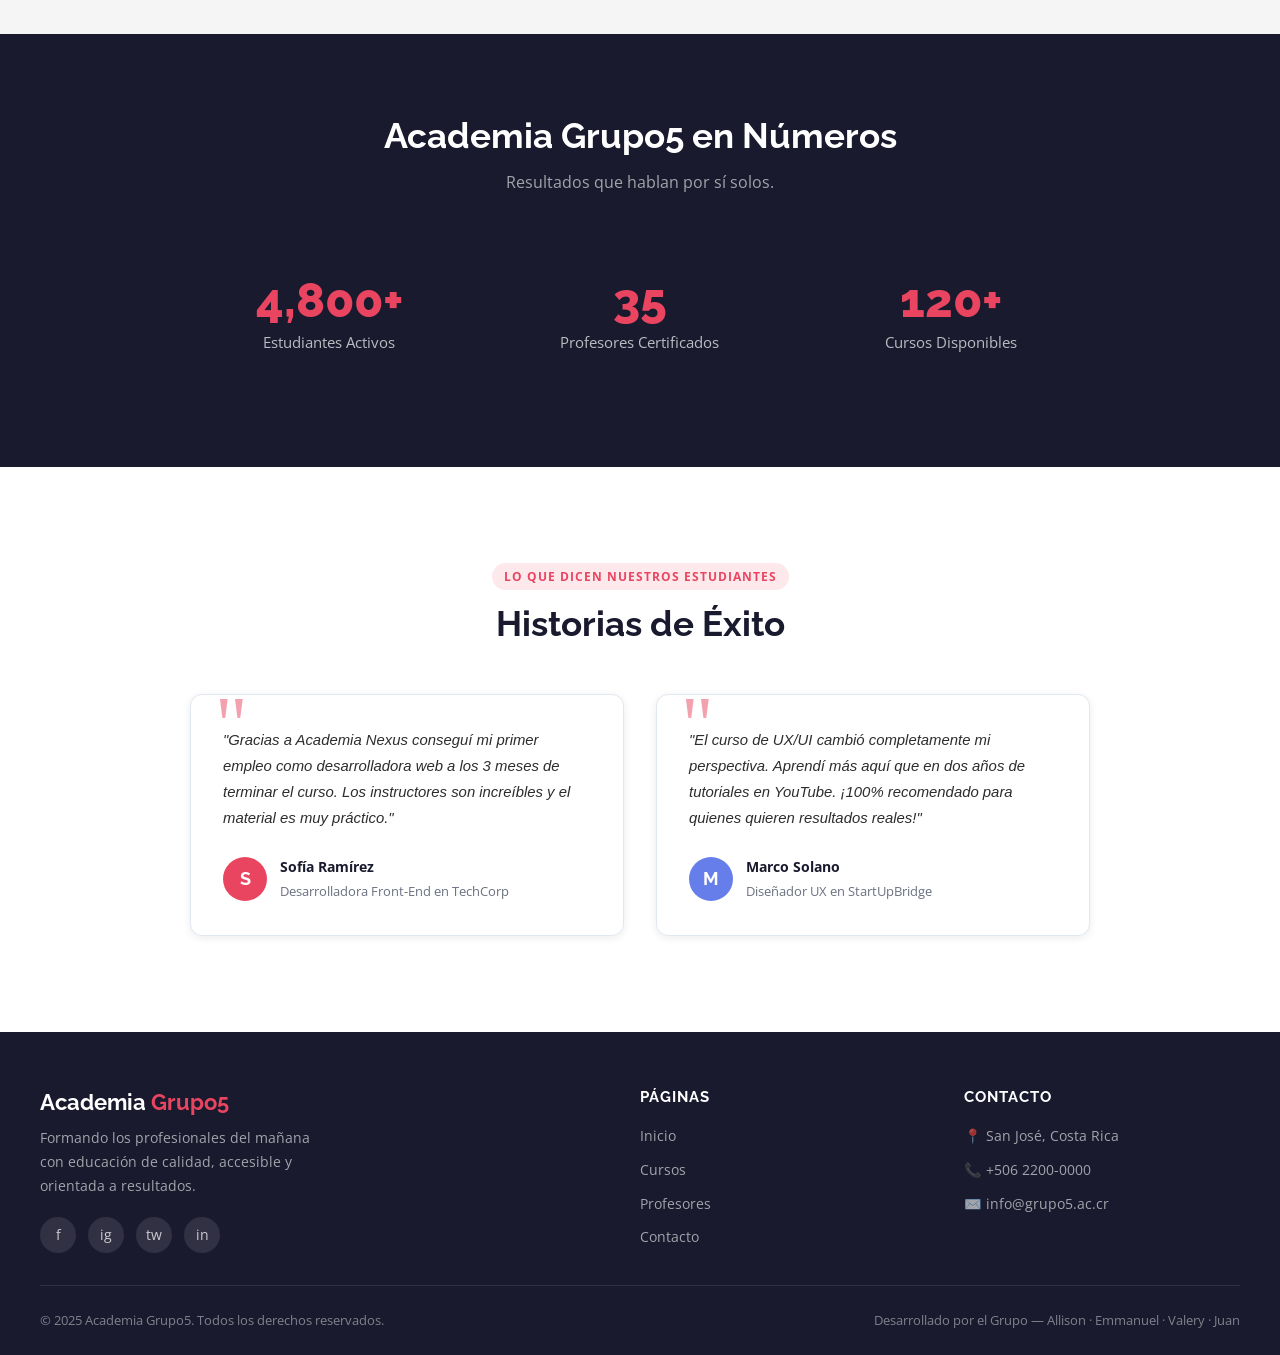
==== commit 96689f28: "correción" ====
--- a/app/index.html
+++ b/app/index.html
@@ -1,6 +1,4 @@
-//  ACADEMIA NEXUS — index.js
-//  Rol 1: Allison
-//  Página: index.html
+
 <!DOCTYPE html>
 <html lang="es">
 <head>
